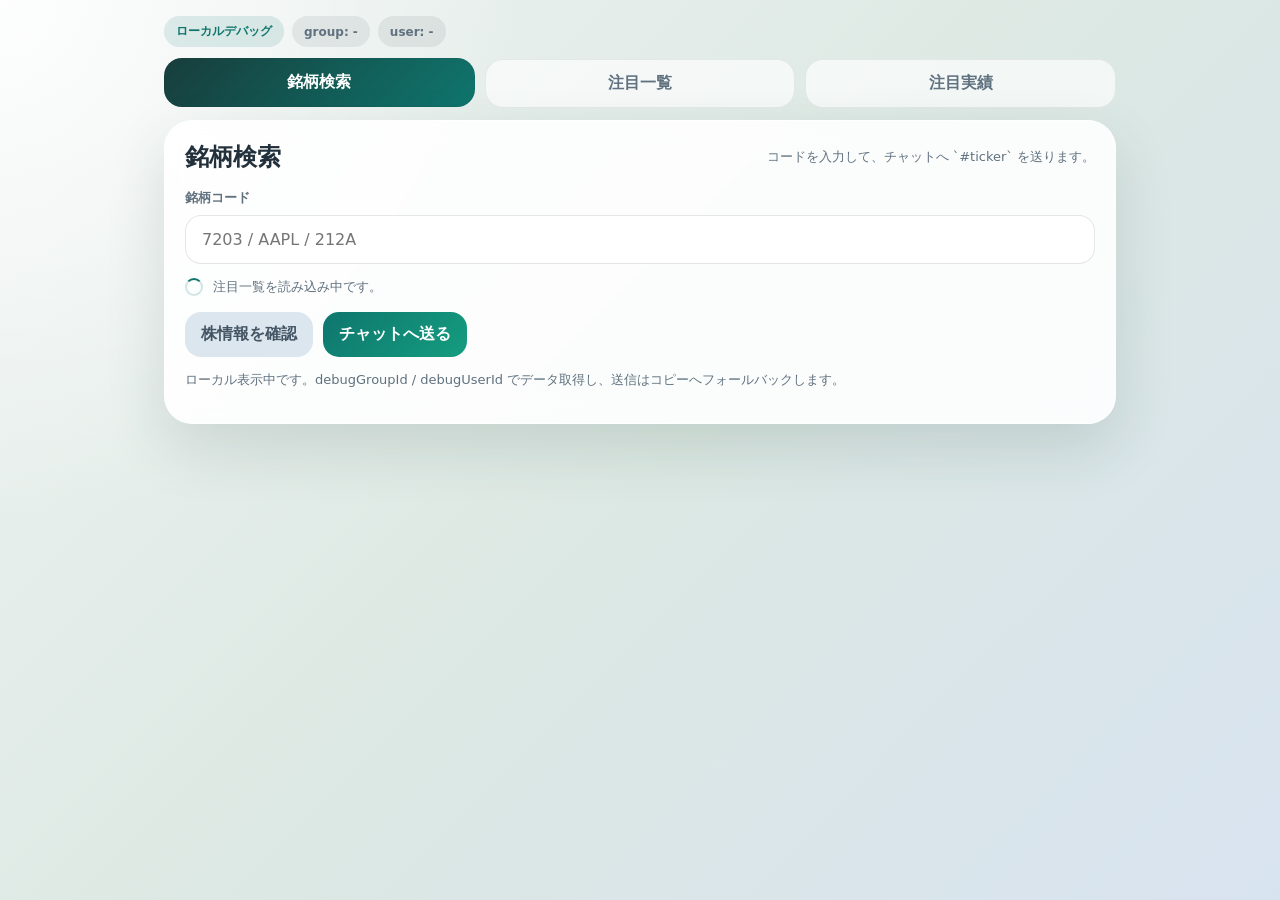
==== docs/liff/index.html @ a0bfca51 "feat: add quote modal for displaying stock information and improve UI interactions" ====
<!DOCTYPE html>
<html lang="ja">
  <head>
    <meta charset="UTF-8" />
    <meta name="viewport" content="width=device-width, initial-scale=1.0" />
    <title>投資情報共有</title>
    <link rel="stylesheet" href="./styles.css" />
    <script src="./config.js"></script>
    <script>
      (function() {
        var script = document.createElement('script');
        script.src = './config.local.js';
        script.onerror = function() {};
        document.head.appendChild(script);
      })();
    </script>
    <script src="https://static.line-scdn.net/liff/edge/2/sdk.js"></script>
  </head>
  <body>
    <div class="app-shell">
      <div id="debugContextRow" class="context-row is-hidden">
        <span id="contextBadge" class="badge">未初期化</span>
        <span id="groupBadge" class="badge subtle">group: -</span>
        <span id="userBadge" class="badge subtle">user: -</span>
      </div>

      <nav class="tab-bar" aria-label="main tabs">
        <button class="tab is-active" data-view="search" type="button">銘柄検索</button>
        <button class="tab" data-view="watchlist" type="button">注目一覧</button>
        <button class="tab" data-view="performance" type="button">注目実績</button>
      </nav>

      <main class="panel-stack">
        <section id="panel-search" class="panel is-active" data-panel="search">
          <div class="panel-card">
            <div class="section-head">
              <h2>銘柄検索</h2>
              <p>コードを入力して、チャットへ `#ticker` を送ります。</p>
            </div>
            <div class="search-box">
              <label class="field">
                <span>銘柄コード</span>
                <input id="tickerInput" type="text" placeholder="7203 / AAPL / 212A" autocomplete="off" />
              </label>
              <div id="watchlistHint" class="loading-state">注目一覧を読み込み中です。</div>
              <div class="actions">
                <button id="fetchQuoteButton" class="ghost-button" type="button">株情報を確認</button>
                <button id="sendTickerButton" class="primary-button" type="button">チャットへ送る</button>
              </div>
              <p id="searchStatus" class="status-text">チャットから開くと、そのまま送信できます。</p>
              <div id="searchWatchState" class="status-text"></div>
              <div id="quotePreview" class="card-list"></div>
            </div>
          </div>
        </section>

        <section id="panel-watchlist" class="panel" data-panel="watchlist">
          <div class="panel-card">
            <div class="section-head">
              <h2>注目一覧</h2>
              <button class="ghost-button compact" data-reload-view="watchlist" type="button">更新</button>
            </div>
            <div id="watchlistLoading" class="loading-state">読み込み待ちです。</div>
            <div id="watchlistContent" class="card-list"></div>
          </div>
        </section>

        <section id="panel-performance" class="panel" data-panel="performance">
          <div class="panel-card">
            <div class="section-head">
              <h2>注目実績</h2>
              <button class="ghost-button compact" data-reload-view="performance" type="button">更新</button>
            </div>
            <div id="performanceLoading" class="loading-state">読み込み待ちです。</div>
            <div id="performanceContent" class="card-list"></div>
          </div>
        </section>
      </main>
    </div>

    <div id="quoteModal" class="modal-overlay is-hidden" aria-hidden="true">
      <div class="modal-card">
        <div class="section-head">
          <h2 id="quoteModalTitle">銘柄情報</h2>
          <button id="quoteModalClose" class="ghost-button compact" type="button">閉じる</button>
        </div>
        <p id="quoteModalStatus" class="status-text">読み込み待ちです。</p>
        <div id="quoteModalContent" class="card-list"></div>
      </div>
    </div>

    <script src="./app.js"></script>
  </body>
</html>
---- docs/liff/styles.css ----
:root {
  --bg: #eef3f1;
  --card: rgba(255, 255, 255, 0.88);
  --line: rgba(35, 50, 61, 0.12);
  --text: #22303b;
  --muted: #60717f;
  --strong: #0f766e;
  --accent: #ffcf5a;
  --soft: #dce6ef;
  --shadow: 0 24px 60px rgba(38, 66, 54, 0.14);
}

* {
  box-sizing: border-box;
}

body {
  margin: 0;
  min-height: 100vh;
  font-family: "Hiragino Sans", "Noto Sans JP", system-ui, sans-serif;
  background:
    radial-gradient(circle at top left, rgba(255, 255, 255, 0.9), transparent 34%),
    linear-gradient(135deg, #eef3f1 0%, #dce8e3 52%, #d8e3f0 100%);
  color: var(--text);
}

.app-shell {
  max-width: 980px;
  margin: 0 auto;
  padding: 16px 14px 28px;
}

.context-row {
  display: flex;
  gap: 8px;
  flex-wrap: wrap;
  margin-bottom: 12px;
}

.context-row.is-hidden {
  display: none;
}

.badge {
  display: inline-flex;
  align-items: center;
  padding: 7px 12px;
  border-radius: 999px;
  background: rgba(15, 118, 110, 0.12);
  color: var(--strong);
  font-size: 12px;
  font-weight: 700;
}

.badge.subtle {
  background: rgba(34, 48, 59, 0.08);
  color: var(--muted);
}

.tab-bar {
  display: grid;
  grid-template-columns: repeat(3, 1fr);
  gap: 10px;
}

.tab,
.primary-button,
.ghost-button {
  appearance: none;
  border: 0;
  cursor: pointer;
  font: inherit;
}

.tab {
  border-radius: 18px;
  padding: 14px 12px;
  background: rgba(255, 255, 255, 0.66);
  color: var(--muted);
  font-weight: 700;
  box-shadow: inset 0 0 0 1px rgba(34, 48, 59, 0.08);
  transition: 0.18s ease;
}

.tab.is-active {
  background: linear-gradient(135deg, #173d3b, #0f766e);
  color: white;
  transform: translateY(-1px);
}

.panel-stack {
  margin-top: 12px;
}

.panel {
  display: none;
}

.panel.is-active {
  display: block;
}

.panel-card {
  border-radius: 28px;
  padding: 20px;
  background: var(--card);
  backdrop-filter: blur(14px);
  box-shadow: var(--shadow);
  border: 1px solid rgba(255, 255, 255, 0.68);
}

.section-head {
  display: flex;
  align-items: center;
  justify-content: space-between;
  gap: 12px;
  margin-bottom: 16px;
}

.section-head h2 {
  margin: 0;
  font-size: 24px;
}

.section-head p {
  margin: 0;
  color: var(--muted);
  font-size: 13px;
}

.field {
  display: block;
}

.field span {
  display: block;
  margin-bottom: 8px;
  font-size: 13px;
  color: var(--muted);
  font-weight: 700;
}

.field input {
  width: 100%;
  border: 1px solid var(--line);
  border-radius: 16px;
  padding: 14px 16px;
  font: inherit;
  color: var(--text);
  background: rgba(255,255,255,0.9);
}

.actions {
  display: flex;
  gap: 10px;
  margin-top: 12px;
  flex-wrap: wrap;
}

.primary-button {
  border-radius: 16px;
  padding: 12px 16px;
  background: linear-gradient(135deg, #0f766e, #149d7f);
  color: white;
  font-weight: 700;
}

.ghost-button {
  border-radius: 16px;
  padding: 12px 16px;
  background: var(--soft);
  color: #435463;
  font-weight: 700;
}

.ghost-button.compact {
  padding: 8px 12px;
  border-radius: 999px;
  font-size: 12px;
}

.status-text,
.loading-state,
.empty-state {
  margin: 14px 0 0;
  color: var(--muted);
  font-size: 13px;
}

.loading-state {
  display: inline-flex;
  align-items: center;
  gap: 10px;
}

.loading-state::before {
  content: "";
  width: 14px;
  height: 14px;
  border-radius: 999px;
  border: 2px solid rgba(15, 118, 110, 0.18);
  border-top-color: var(--strong);
  animation: spin 0.9s linear infinite;
  flex: 0 0 auto;
}

.loading-state.is-idle::before {
  display: none;
}

.card-list {
  display: grid;
  gap: 12px;
}

.watchlist-toolbar {
  display: flex;
  align-items: center;
  justify-content: space-between;
  gap: 12px;
  margin-bottom: 10px;
}

.watchlist-summary {
  font-size: 13px;
  color: var(--muted);
  font-weight: 700;
}

.watchlist-table-wrap {
  overflow-x: auto;
  border-radius: 18px;
  border: 1px solid rgba(34, 48, 59, 0.08);
  background: rgba(255, 255, 255, 0.78);
}

.watchlist-table {
  width: 100%;
  min-width: 940px;
  border-collapse: collapse;
}

.watchlist-table th,
.watchlist-table td {
  padding: 10px 12px;
  border-bottom: 1px solid rgba(34, 48, 59, 0.08);
  text-align: left;
  vertical-align: middle;
  white-space: nowrap;
}

.watchlist-table thead th {
  background: rgba(244, 247, 249, 0.95);
  position: relative;
}

.watchlist-table tbody tr:last-child td {
  border-bottom: 0;
}

.watchlist-table tbody tr[data-ticker] {
  cursor: pointer;
}

.watchlist-table tbody tr[data-ticker]:hover {
  background: rgba(244, 247, 249, 0.8);
}

.sort-button {
  appearance: none;
  border: 0;
  background: transparent;
  padding: 0;
  color: var(--text);
  font: inherit;
  font-weight: 700;
  cursor: pointer;
}

.sort-button.is-active {
  color: var(--strong);
}

.watchlist-head-cell {
  padding-right: 18px;
}

.column-resizer {
  position: absolute;
  top: 0;
  right: 0;
  width: 10px;
  height: 100%;
  cursor: col-resize;
}

.column-resizer::before {
  content: "";
  position: absolute;
  top: 50%;
  right: 3px;
  width: 2px;
  height: 18px;
  border-radius: 999px;
  background: rgba(96, 113, 127, 0.35);
  transform: translateY(-50%);
}

.filter-row th {
  padding-top: 8px;
  padding-bottom: 8px;
}

.table-filter-input {
  width: 100%;
  min-width: 84px;
  border: 1px solid rgba(34, 48, 59, 0.12);
  border-radius: 10px;
  padding: 8px 10px;
  font: inherit;
  color: var(--text);
  background: rgba(255, 255, 255, 0.95);
}

.table-filter-select {
  width: 100%;
  min-width: 96px;
  border: 1px solid rgba(34, 48, 59, 0.12);
  border-radius: 10px;
  padding: 6px 8px;
  font: inherit;
  color: var(--text);
  background: rgba(255, 255, 255, 0.95);
}

.filter-pair {
  display: grid;
  grid-template-columns: 1fr 1fr;
  gap: 6px;
}

.company-cell {
  min-width: 156px;
}

.table-empty {
  text-align: center;
  color: var(--muted);
  padding: 20px 12px;
}

.data-card {
  padding: 16px;
  border-radius: 22px;
  background: linear-gradient(180deg, rgba(255,255,255,0.92), rgba(244,247,249,0.88));
  border: 1px solid rgba(34, 48, 59, 0.08);
}

.data-card h3,
.data-card h4,
.data-card p {
  margin: 0;
}

.card-head,
.stat-row,
.record-row {
  display: flex;
  justify-content: space-between;
  gap: 10px;
  align-items: flex-start;
}

.card-head + .stat-row,
.card-head + .record-row,
.stat-row + .record-row,
.record-row + .record-row {
  margin-top: 10px;
}

.title-block p,
.metric-block p {
  margin-top: 4px;
  font-size: 12px;
  color: var(--muted);
}

.pill-link {
  display: inline-flex;
  align-items: center;
  padding: 8px 12px;
  border-radius: 999px;
  background: var(--soft);
  color: #415364;
  font-size: 12px;
  font-weight: 700;
  text-decoration: none;
}

.modal-overlay {
  position: fixed;
  inset: 0;
  display: flex;
  align-items: flex-end;
  justify-content: center;
  padding: 16px 12px;
  background: rgba(17, 24, 39, 0.44);
  z-index: 30;
}

.modal-overlay.is-hidden {
  display: none;
}

.modal-card {
  width: min(720px, 100%);
  max-height: 84vh;
  overflow-y: auto;
  border-radius: 24px;
  padding: 16px;
  background: rgba(255, 255, 255, 0.97);
  box-shadow: var(--shadow);
}

.delta.plus {
  color: #0c9d63;
}

.delta.minus {
  color: #d93b2f;
}

.ranking-row {
  display: grid;
  grid-template-columns: 1fr auto auto;
  gap: 12px;
  align-items: center;
  padding: 12px 0;
  border-top: 1px solid rgba(34, 48, 59, 0.08);
}

.ranking-row:first-child {
  border-top: 0;
}

.member-cell {
  display: flex;
  align-items: center;
  gap: 10px;
  min-width: 0;
}

.avatar {
  width: 40px;
  height: 40px;
  border-radius: 20px;
  background: var(--soft);
  overflow: hidden;
  flex: 0 0 auto;
  display: flex;
  align-items: center;
  justify-content: center;
  font-weight: 700;
  color: #475869;
}

.avatar img {
  width: 100%;
  height: 100%;
  object-fit: cover;
}

.mono {
  font-feature-settings: "tnum";
  font-variant-numeric: tabular-nums;
}

@keyframes spin {
  from {
    transform: rotate(0deg);
  }

  to {
    transform: rotate(360deg);
  }
}

@media (max-width: 640px) {
  .app-shell {
    padding: 12px 10px 24px;
  }

  .panel-card {
    border-radius: 22px;
    padding: 15px;
  }

  .context-row {
    gap: 6px;
    margin-bottom: 10px;
  }

  .badge {
    padding: 6px 10px;
    font-size: 11px;
  }

  .tab {
    padding: 12px 8px;
    font-size: 13px;
  }

  .section-head h2 {
    font-size: 20px;
  }

  .section-head p {
    display: none;
  }

  .ranking-row {
    grid-template-columns: 1fr;
  }

  .watchlist-toolbar {
    align-items: flex-start;
    flex-direction: column;
  }

  .watchlist-table th,
  .watchlist-table td {
    padding: 9px 10px;
  }

  .modal-overlay {
    padding: 10px 8px;
  }

  .modal-card {
    border-radius: 18px;
    padding: 14px;
  }
}
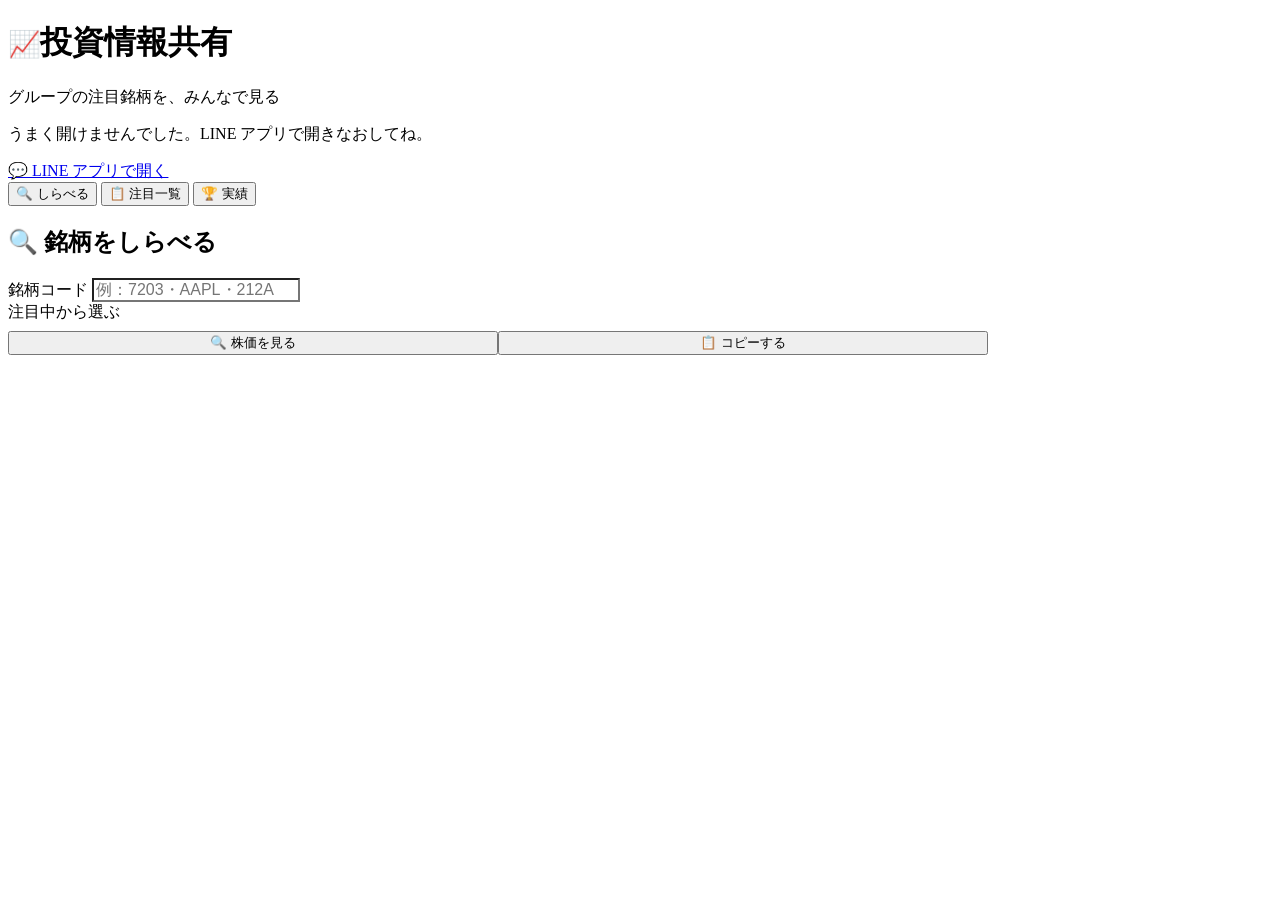
==== commit a531d121: "feat: LIFF 画面を使い心地の決まりにそろえる - 部品をおくるんの Q キット（ui.css・ui.js）に置きかえ、色は今の緑を :root の --ls-accent で - 暗い表示、" ====
--- a/docs/liff/index.html
+++ b/docs/liff/index.html
@@ -1,10 +1,18 @@
 <!DOCTYPE html>
-<html lang="ja">
+<html lang="ja" data-ls-dark="auto">
   <head>
     <meta charset="UTF-8" />
-    <meta name="viewport" content="width=device-width, initial-scale=1.0" />
+    <meta name="viewport" content="width=device-width, initial-scale=1, viewport-fit=cover" />
     <title>投資情報共有</title>
-    <link rel="stylesheet" href="./styles.css" />
+    <meta name="description" content="LINE の投資グループで注目した銘柄の一覧と実績を見られます。" />
+    <meta name="theme-color" content="#eef3f1" media="(prefers-color-scheme: light)" />
+    <meta name="theme-color" content="#121615" media="(prefers-color-scheme: dark)" />
+    <!-- グループの中だけで使う画面なので、検索には出さない -->
+    <meta name="robots" content="noindex, nofollow" />
+    <!-- Q キット（おくるんの共通部品）。色と字は styles.css の :root で、この画面の色に -->
+    <link rel="stylesheet" href="https://katsuan.github.io/line-share/shared/ui.css" />
+    <link rel="stylesheet" href="./styles.css?v=202610231" />
+    <script src="https://katsuan.github.io/line-share/shared/ui.js" defer></script>
     <script src="./config.js"></script>
     <script>
       (function() {
@@ -17,78 +25,85 @@
     <script src="https://static.line-scdn.net/liff/edge/2/sdk.js"></script>
   </head>
   <body>
-    <div class="app-shell">
-      <div id="debugContextRow" class="context-row is-hidden">
-        <span id="contextBadge" class="badge">未初期化</span>
-        <span id="groupBadge" class="badge subtle">group: -</span>
-        <span id="userBadge" class="badge subtle">user: -</span>
+    <main class="ls-page ls-stack">
+      <header class="ls-brand">
+        <h1 class="ls-brand-name"><span class="brand-icon" aria-hidden="true">📈</span>投資情報共有</h1>
+      </header>
+      <p class="ls-brand-copy">グループの注目銘柄を、みんなで見る</p>
+
+      <!-- LINE の外で開いたとき・グループから開いていないとき（エラーにせず、できることを出す） -->
+      <section id="outsideNote" class="ls-panel outside-note" hidden>
+        <p id="outsideText" class="ls-hint"></p>
+        <div class="ls-actions outside-actions">
+          <button id="loginButton" class="ls-button is-primary" type="button" hidden>🔑 ログインして見る</button>
+          <a id="openInLineLink" class="ls-button" href="#" hidden>💬 LINE アプリで開く</a>
+        </div>
+      </section>
+
+      <div class="ls-tabs" role="tablist" aria-label="画面の切りかえ">
+        <button class="ls-tab" id="tab-search" type="button" role="tab" data-view="search" aria-controls="panel-search" aria-selected="true">🔍 しらべる</button>
+        <button class="ls-tab" id="tab-watchlist" type="button" role="tab" data-view="watchlist" aria-controls="panel-watchlist" aria-selected="false">📋 注目一覧</button>
+        <button class="ls-tab" id="tab-performance" type="button" role="tab" data-view="performance" aria-controls="panel-performance" aria-selected="false">🏆 実績</button>
       </div>
 
-      <nav class="tab-bar" aria-label="main tabs">
-        <button class="tab is-active" data-view="search" type="button">銘柄検索</button>
-        <button class="tab" data-view="watchlist" type="button">注目一覧</button>
-        <button class="tab" data-view="performance" type="button">注目実績</button>
-      </nav>
+      <section id="panel-search" class="ls-panel panel" data-panel="search" role="tabpanel" aria-labelledby="tab-search">
+        <h2 class="ls-panel-title">🔍 銘柄をしらべる</h2>
+        <label class="ls-field">
+          <span class="ls-label">銘柄コード</span>
+          <input id="tickerInput" class="ls-input" type="text" placeholder="例：7203・AAPL・212A" maxlength="12"
+            autocomplete="off" autocapitalize="characters" spellcheck="false" enterkeyhint="search" aria-describedby="tickerError" />
+        </label>
+        <p id="tickerError" class="ls-hint is-error" hidden>銘柄コードを入れてね</p>
+        <!-- 注目中の銘柄は、押すだけで入る（C4） -->
+        <div id="recentWrap" class="recent" hidden>
+          <p class="ls-label">注目中から選ぶ</p>
+          <div id="recentChips" class="ls-chips"></div>
+        </div>
+        <p id="searchWatchState" class="ls-hint" hidden></p>
+        <p id="sendNote" class="ls-hint send-note"></p>
+        <div class="ls-actions search-actions">
+          <button id="fetchQuoteButton" class="ls-button" type="button">🔍 株価を見る</button>
+          <button id="sendTickerButton" class="ls-button is-primary" type="button">💬 グループに送る</button>
+        </div>
+        <p id="searchStatus" class="ls-hint" role="status" aria-live="polite"></p>
+        <div id="quotePreview" class="card-list"></div>
+      </section>
 
-      <main class="panel-stack">
-        <section id="panel-search" class="panel is-active" data-panel="search">
-          <div class="panel-card">
-            <div class="section-head">
-              <h2>銘柄検索</h2>
-              <p>コードを入力して、チャットへ `#ticker` を送ります。</p>
-            </div>
-            <div class="search-box">
-              <label class="field">
-                <span>銘柄コード</span>
-                <input id="tickerInput" type="text" placeholder="7203 / AAPL / 212A" autocomplete="off" />
-              </label>
-              <div id="watchlistHint" class="loading-state">注目一覧を読み込み中です。</div>
-              <div class="actions">
-                <button id="fetchQuoteButton" class="ghost-button" type="button">株情報を確認</button>
-                <button id="sendTickerButton" class="primary-button" type="button">チャットへ送る</button>
-              </div>
-              <p id="searchStatus" class="status-text">チャットから開くと、そのまま送信できます。</p>
-              <div id="searchWatchState" class="status-text"></div>
-              <div id="quotePreview" class="card-list"></div>
-            </div>
-          </div>
-        </section>
+      <section id="panel-watchlist" class="ls-panel panel" data-panel="watchlist" role="tabpanel" aria-labelledby="tab-watchlist" hidden>
+        <div class="panel-head-row">
+          <h2 class="ls-panel-title">📋 注目一覧</h2>
+          <button class="ls-button is-small" data-reload-view="watchlist" type="button">↻ 新しくする</button>
+        </div>
+        <p id="watchlistLoading" class="ls-hint" role="status" aria-live="polite"></p>
+        <div id="watchlistContent" class="card-list"></div>
+      </section>
 
-        <section id="panel-watchlist" class="panel" data-panel="watchlist">
-          <div class="panel-card">
-            <div class="section-head">
-              <h2>注目一覧</h2>
-              <button class="ghost-button compact" data-reload-view="watchlist" type="button">更新</button>
-            </div>
-            <div id="watchlistLoading" class="loading-state">読み込み待ちです。</div>
-            <div id="watchlistContent" class="card-list"></div>
-          </div>
-        </section>
+      <section id="panel-performance" class="ls-panel panel" data-panel="performance" role="tabpanel" aria-labelledby="tab-performance" hidden>
+        <div class="panel-head-row">
+          <h2 class="ls-panel-title">🏆 注目の実績</h2>
+          <button class="ls-button is-small" data-reload-view="performance" type="button">↻ 新しくする</button>
+        </div>
+        <p id="performanceLoading" class="ls-hint" role="status" aria-live="polite"></p>
+        <div id="performanceContent" class="card-list"></div>
+      </section>
 
-        <section id="panel-performance" class="panel" data-panel="performance">
-          <div class="panel-card">
-            <div class="section-head">
-              <h2>注目実績</h2>
-              <button class="ghost-button compact" data-reload-view="performance" type="button">更新</button>
-            </div>
-            <div id="performanceLoading" class="loading-state">読み込み待ちです。</div>
-            <div id="performanceContent" class="card-list"></div>
-          </div>
-        </section>
-      </main>
-    </div>
+      <!-- 手元で確かめるときだけ出す（?debug=1 か config.local.js の debugGroupId） -->
+      <p id="debugContextRow" class="debug-row" hidden>
+        <span id="contextBadge" class="badge">-</span>
+        <span id="groupBadge" class="badge">group: -</span>
+        <span id="userBadge" class="badge">user: -</span>
+      </p>
+    </main>
 
-    <div id="quoteModal" class="modal-overlay is-hidden" aria-hidden="true">
-      <div class="modal-card">
-        <div class="section-head">
-          <h2 id="quoteModalTitle">銘柄情報</h2>
-          <button id="quoteModalClose" class="ghost-button compact" type="button">閉じる</button>
-        </div>
-        <p id="quoteModalStatus" class="status-text">読み込み待ちです。</p>
+    <div id="quoteModal" class="ls-sheet" hidden>
+      <div class="ls-sheet-card quote-sheet" role="dialog" aria-modal="true" aria-labelledby="quoteModalTitle">
+        <p id="quoteModalTitle" class="ls-sheet-title">銘柄の情報</p>
+        <p id="quoteModalStatus" class="ls-hint" role="status" aria-live="polite"></p>
         <div id="quoteModalContent" class="card-list"></div>
+        <button id="quoteModalClose" class="ls-button is-block" type="button">閉じる</button>
       </div>
     </div>
 
-    <script src="./app.js"></script>
+    <script src="./app.js?v=202610231" defer></script>
   </body>
 </html>
--- a/docs/liff/styles.css
+++ b/docs/liff/styles.css
@@ -1,257 +1,169 @@
+/* 投資情報共有の画面。部品（見出しの行・タブ・カード・入力欄・チップ・ボタン・シート・トースト）は Q キット
+ * （https://katsuan.github.io/line-share/shared/ui.css）。ここには、この画面の色と、ここにしかない見た目（注目一覧の表・実績）だけを置く */
 :root {
-  --bg: #eef3f1;
-  --card: rgba(255, 255, 255, 0.88);
-  --line: rgba(35, 50, 61, 0.12);
-  --text: #22303b;
-  --muted: #60717f;
-  --strong: #0f766e;
-  --accent: #ffcf5a;
-  --soft: #dce6ef;
-  --shadow: 0 24px 60px rgba(38, 66, 54, 0.14);
-}
-
-* {
-  box-sizing: border-box;
-}
-
-body {
-  margin: 0;
-  min-height: 100vh;
-  font-family: "Hiragino Sans", "Noto Sans JP", system-ui, sans-serif;
-  background:
-    radial-gradient(circle at top left, rgba(255, 255, 255, 0.9), transparent 34%),
-    linear-gradient(135deg, #eef3f1 0%, #dce8e3 52%, #d8e3f0 100%);
-  color: var(--text);
-}
-
-.app-shell {
-  max-width: 980px;
-  margin: 0 auto;
-  padding: 16px 14px 28px;
-}
-
-.context-row {
-  display: flex;
-  gap: 8px;
-  flex-wrap: wrap;
-  margin-bottom: 12px;
-}
-
-.context-row.is-hidden {
-  display: none;
-}
-
-.badge {
-  display: inline-flex;
-  align-items: center;
-  padding: 7px 12px;
-  border-radius: 999px;
-  background: rgba(15, 118, 110, 0.12);
-  color: var(--strong);
-  font-size: 12px;
-  font-weight: 700;
-}
-
-.badge.subtle {
-  background: rgba(34, 48, 59, 0.08);
-  color: var(--muted);
-}
-
-.tab-bar {
-  display: grid;
-  grid-template-columns: repeat(3, 1fr);
-  gap: 10px;
-}
-
-.tab,
-.primary-button,
-.ghost-button {
+  /* Q キットの色を、この画面の色（深い緑）に */
+  --ls-accent: #0f766e;
+  --ls-accent-strong: #0b5f58;
+  --ls-accent-soft: #dcefeb;
+  --ls-accent-ink: #0b5f58;
+  --ls-bg: #eef3f1;
+  --ls-surface-sub: #f4f7f6;
+  --ls-text: #22303b;
+  --ls-subtext: #55656f;
+  --ls-line: rgba(35, 50, 61, 0.12);
+  --ls-line-strong: rgba(35, 50, 61, 0.22);
+  --ls-tabs-bg: #dde7e3;
+  --ls-shadow: 0 10px 28px rgba(38, 66, 54, 0.08);
+  --ls-font: "Hiragino Sans", "Noto Sans JP", system-ui, sans-serif;
+
+  /* 上がった・下がった */
+  --plus: #0b8a57;
+  --minus: #d0342a;
+}
+
+@media (prefers-color-scheme: dark) {
+  :root[data-ls-dark="auto"] {
+    --plus: #5fd39a;
+    --minus: #ff7a70;
+  }
+}
+
+/* 表が横に広いので、広い画面ではページも広げる（スマホは Q キットのまま） */
+.ls-page {
+  width: min(100%, 980px);
+  padding-bottom: calc(32px + env(safe-area-inset-bottom, 0px));
+}
+
+.brand-icon {
+  font-size: 26px;
+  line-height: 1;
+}
+
+/* iPhone：入力欄は 16px 以上・見た目は自前で（C1） */
+.ls-input,
+.table-filter-input,
+.table-filter-select {
+  -webkit-appearance: none;
   appearance: none;
-  border: 0;
-  cursor: pointer;
-  font: inherit;
-}
-
-.tab {
-  border-radius: 18px;
-  padding: 14px 12px;
-  background: rgba(255, 255, 255, 0.66);
-  color: var(--muted);
-  font-weight: 700;
-  box-shadow: inset 0 0 0 1px rgba(34, 48, 59, 0.08);
-  transition: 0.18s ease;
-}
-
-.tab.is-active {
-  background: linear-gradient(135deg, #173d3b, #0f766e);
-  color: white;
-  transform: translateY(-1px);
-}
-
-.panel-stack {
-  margin-top: 12px;
-}
-
-.panel {
-  display: none;
-}
-
-.panel.is-active {
-  display: block;
-}
-
-.panel-card {
-  border-radius: 28px;
-  padding: 20px;
-  background: var(--card);
-  backdrop-filter: blur(14px);
-  box-shadow: var(--shadow);
-  border: 1px solid rgba(255, 255, 255, 0.68);
-}
-
-.section-head {
+  font-size: 16px;
+  color: var(--ls-text);
+}
+
+/* 押せるところは 44px 以上（C3） */
+.ls-chip {
+  min-height: 44px;
+}
+
+.ls-button.is-small {
+  padding: 0 14px;
+  font-size: 13px;
+}
+
+.panel-head-row {
   display: flex;
   align-items: center;
   justify-content: space-between;
   gap: 12px;
-  margin-bottom: 16px;
-}
-
-.section-head h2 {
+}
+
+.outside-note {
+  gap: 10px;
+  border-color: var(--ls-accent);
+}
+
+.outside-actions:not(:has(:not([hidden]))) {
+  display: none;
+}
+
+.recent {
+  display: grid;
+  gap: 8px;
+}
+
+.recent .ls-label {
   margin: 0;
-  font-size: 24px;
-}
-
-.section-head p {
+}
+
+.send-note:empty,
+#searchStatus:empty,
+#watchlistLoading:empty,
+#performanceLoading:empty,
+#quoteModalStatus:empty {
+  display: none;
+}
+
+.search-actions {
+  display: grid;
+  grid-template-columns: repeat(2, minmax(0, 1fr));
+}
+
+.search-actions .ls-button {
+  white-space: normal;
+}
+
+.card-list {
+  display: grid;
+  gap: 12px;
+}
+
+.card-list:empty {
+  display: none;
+}
+
+/* 読みこみ中の箱（中身と同じくらいの高さ） */
+.skeleton-list {
+  display: grid;
+  gap: 10px;
+}
+
+.skeleton-list .ls-skeleton:first-child {
+  min-height: 36px;
+}
+
+/* ---- 注目一覧の表 ---- */
+
+.watchlist-toolbar {
+  display: flex;
+  align-items: center;
+  justify-content: space-between;
+  flex-wrap: wrap;
+  gap: 8px 12px;
+}
+
+.watchlist-summary {
   margin: 0;
-  color: var(--muted);
+  color: var(--ls-subtext);
   font-size: 13px;
-}
-
-.field {
-  display: block;
-}
-
-.field span {
-  display: block;
-  margin-bottom: 8px;
-  font-size: 13px;
-  color: var(--muted);
-  font-weight: 700;
-}
-
-.field input {
-  width: 100%;
-  border: 1px solid var(--line);
-  border-radius: 16px;
-  padding: 14px 16px;
-  font: inherit;
-  color: var(--text);
-  background: rgba(255,255,255,0.9);
-}
-
-.actions {
-  display: flex;
-  gap: 10px;
-  margin-top: 12px;
-  flex-wrap: wrap;
-}
-
-.primary-button {
-  border-radius: 16px;
-  padding: 12px 16px;
-  background: linear-gradient(135deg, #0f766e, #149d7f);
-  color: white;
-  font-weight: 700;
-}
-
-.ghost-button {
-  border-radius: 16px;
-  padding: 12px 16px;
-  background: var(--soft);
-  color: #435463;
-  font-weight: 700;
-}
-
-.ghost-button.compact {
-  padding: 8px 12px;
-  border-radius: 999px;
-  font-size: 12px;
-}
-
-.status-text,
-.loading-state,
-.empty-state {
-  margin: 14px 0 0;
-  color: var(--muted);
-  font-size: 13px;
-}
-
-.loading-state {
-  display: inline-flex;
-  align-items: center;
-  gap: 10px;
-}
-
-.loading-state::before {
-  content: "";
-  width: 14px;
-  height: 14px;
-  border-radius: 999px;
-  border: 2px solid rgba(15, 118, 110, 0.18);
-  border-top-color: var(--strong);
-  animation: spin 0.9s linear infinite;
-  flex: 0 0 auto;
-}
-
-.loading-state.is-idle::before {
-  display: none;
-}
-
-.card-list {
-  display: grid;
-  gap: 12px;
-}
-
-.watchlist-toolbar {
-  display: flex;
-  align-items: center;
-  justify-content: space-between;
-  gap: 12px;
-  margin-bottom: 10px;
-}
-
-.watchlist-summary {
-  font-size: 13px;
-  color: var(--muted);
   font-weight: 700;
 }
 
 .watchlist-table-wrap {
   overflow-x: auto;
-  border-radius: 18px;
-  border: 1px solid rgba(34, 48, 59, 0.08);
-  background: rgba(255, 255, 255, 0.78);
+  -webkit-overflow-scrolling: touch;
+  border: 1px solid var(--ls-line);
+  border-radius: var(--ls-radius-md);
+  background: var(--ls-surface);
 }
 
 .watchlist-table {
   width: 100%;
   min-width: 940px;
   border-collapse: collapse;
+  font-size: 14px;
 }
 
 .watchlist-table th,
 .watchlist-table td {
   padding: 10px 12px;
-  border-bottom: 1px solid rgba(34, 48, 59, 0.08);
+  border-bottom: 1px solid var(--ls-line);
   text-align: left;
   vertical-align: middle;
   white-space: nowrap;
 }
 
 .watchlist-table thead th {
-  background: rgba(244, 247, 249, 0.95);
   position: relative;
+  background: var(--ls-surface-sub);
 }
 
 .watchlist-table tbody tr:last-child td {
@@ -262,23 +174,27 @@
   cursor: pointer;
 }
 
-.watchlist-table tbody tr[data-ticker]:hover {
-  background: rgba(244, 247, 249, 0.8);
+.watchlist-table tbody tr[data-ticker]:hover,
+.watchlist-table tbody tr[data-ticker]:focus-visible {
+  background: var(--ls-accent-soft);
+  outline: none;
 }
 
 .sort-button {
+  -webkit-appearance: none;
   appearance: none;
+  min-height: 32px;
+  padding: 0;
   border: 0;
   background: transparent;
-  padding: 0;
-  color: var(--text);
+  color: var(--ls-text);
   font: inherit;
-  font-weight: 700;
+  font-weight: 800;
   cursor: pointer;
 }
 
 .sort-button.is-active {
-  color: var(--strong);
+  color: var(--ls-accent-ink);
 }
 
 .watchlist-head-cell {
@@ -302,7 +218,7 @@
   width: 2px;
   height: 18px;
   border-radius: 999px;
-  background: rgba(96, 113, 127, 0.35);
+  background: var(--ls-line-strong);
   transform: translateY(-50%);
 }
 
@@ -311,31 +227,26 @@
   padding-bottom: 8px;
 }
 
-.table-filter-input {
+.table-filter-input,
+.table-filter-select {
   width: 100%;
   min-width: 84px;
-  border: 1px solid rgba(34, 48, 59, 0.12);
-  border-radius: 10px;
-  padding: 8px 10px;
-  font: inherit;
-  color: var(--text);
-  background: rgba(255, 255, 255, 0.95);
+  min-height: 40px;
+  padding: 6px 10px;
+  border: 1px solid var(--ls-line-strong);
+  border-radius: var(--ls-radius-sm);
+  background: var(--ls-surface);
+  font-family: inherit;
 }
 
 .table-filter-select {
-  width: 100%;
   min-width: 96px;
-  border: 1px solid rgba(34, 48, 59, 0.12);
-  border-radius: 10px;
-  padding: 6px 8px;
-  font: inherit;
-  color: var(--text);
-  background: rgba(255, 255, 255, 0.95);
+  padding: 4px 6px;
 }
 
 .filter-pair {
   display: grid;
-  grid-template-columns: 1fr 1fr;
+  grid-template-columns: repeat(2, minmax(0, 1fr));
   gap: 6px;
 }
 
@@ -344,16 +255,20 @@
 }
 
 .table-empty {
+  padding: 20px 12px;
+  color: var(--ls-subtext);
   text-align: center;
-  color: var(--muted);
-  padding: 20px 12px;
-}
+}
+
+/* ---- 株価・実績のカード ---- */
 
 .data-card {
-  padding: 16px;
-  border-radius: 22px;
-  background: linear-gradient(180deg, rgba(255,255,255,0.92), rgba(244,247,249,0.88));
-  border: 1px solid rgba(34, 48, 59, 0.08);
+  display: grid;
+  gap: 10px;
+  padding: 14px;
+  border: 1px solid var(--ls-line);
+  border-radius: var(--ls-radius-md);
+  background: var(--ls-surface-sub);
 }
 
 .data-card h3,
@@ -367,80 +282,82 @@
 .record-row {
   display: flex;
   justify-content: space-between;
+  align-items: flex-start;
   gap: 10px;
-  align-items: flex-start;
-}
-
-.card-head + .stat-row,
-.card-head + .record-row,
-.stat-row + .record-row,
-.record-row + .record-row {
-  margin-top: 10px;
+}
+
+.record-row {
+  flex-wrap: wrap;
+  color: var(--ls-subtext);
+  font-size: 13px;
+}
+
+.title-block,
+.metric-block {
+  min-width: 0;
 }
 
 .title-block p,
 .metric-block p {
   margin-top: 4px;
+  color: var(--ls-subtext);
   font-size: 12px;
-  color: var(--muted);
+}
+
+.big-price {
+  font-size: 22px;
 }
 
 .pill-link {
   display: inline-flex;
-  align-items: center;
-  padding: 8px 12px;
+  flex: 0 0 auto;
+  align-items: center;
+  min-height: 36px;
+  padding: 0 12px;
+  border: 1px solid var(--ls-line);
   border-radius: 999px;
-  background: var(--soft);
-  color: #415364;
-  font-size: 12px;
+  background: var(--ls-surface);
+  color: var(--ls-accent-ink);
+  font-size: 13px;
   font-weight: 700;
   text-decoration: none;
 }
 
-.modal-overlay {
-  position: fixed;
-  inset: 0;
-  display: flex;
-  align-items: flex-end;
-  justify-content: center;
-  padding: 16px 12px;
-  background: rgba(17, 24, 39, 0.44);
-  z-index: 30;
-}
-
-.modal-overlay.is-hidden {
-  display: none;
-}
-
-.modal-card {
-  width: min(720px, 100%);
-  max-height: 84vh;
-  overflow-y: auto;
-  border-radius: 24px;
-  padding: 16px;
-  background: rgba(255, 255, 255, 0.97);
-  box-shadow: var(--shadow);
-}
-
 .delta.plus {
-  color: #0c9d63;
+  color: var(--plus);
 }
 
 .delta.minus {
-  color: #d93b2f;
+  color: var(--minus);
+}
+
+.ranking-head {
+  display: flex;
+  align-items: baseline;
+  justify-content: space-between;
+  gap: 8px;
+}
+
+.ranking-head h3 {
+  margin: 0;
+  font-size: 16px;
 }
 
 .ranking-row {
   display: grid;
-  grid-template-columns: 1fr auto auto;
+  grid-template-columns: minmax(0, 1fr) auto auto;
   gap: 12px;
   align-items: center;
-  padding: 12px 0;
-  border-top: 1px solid rgba(34, 48, 59, 0.08);
-}
-
-.ranking-row:first-child {
+  padding: 10px 0;
+  border-top: 1px solid var(--ls-line);
+}
+
+.ranking-row:first-of-type {
   border-top: 0;
+}
+
+.ranking-row small {
+  color: var(--ls-subtext);
 }
 
 .member-cell {
@@ -450,18 +367,24 @@
   min-width: 0;
 }
 
+.member-cell strong {
+  overflow: hidden;
+  text-overflow: ellipsis;
+  white-space: nowrap;
+}
+
 .avatar {
+  display: flex;
+  flex: 0 0 auto;
+  align-items: center;
+  justify-content: center;
   width: 40px;
   height: 40px;
+  overflow: hidden;
   border-radius: 20px;
-  background: var(--soft);
-  overflow: hidden;
-  flex: 0 0 auto;
-  display: flex;
-  align-items: center;
-  justify-content: center;
+  background: var(--ls-accent-soft);
+  color: var(--ls-accent-ink);
   font-weight: 700;
-  color: #475869;
 }
 
 .avatar img {
@@ -475,69 +398,27 @@
   font-variant-numeric: tabular-nums;
 }
 
-@keyframes spin {
-  from {
-    transform: rotate(0deg);
-  }
-
-  to {
-    transform: rotate(360deg);
-  }
-}
-
-@media (max-width: 640px) {
-  .app-shell {
-    padding: 12px 10px 24px;
-  }
-
-  .panel-card {
-    border-radius: 22px;
-    padding: 15px;
-  }
-
-  .context-row {
-    gap: 6px;
-    margin-bottom: 10px;
-  }
-
-  .badge {
-    padding: 6px 10px;
-    font-size: 11px;
-  }
-
-  .tab {
-    padding: 12px 8px;
-    font-size: 13px;
-  }
-
-  .section-head h2 {
-    font-size: 20px;
-  }
-
-  .section-head p {
-    display: none;
-  }
-
-  .ranking-row {
-    grid-template-columns: 1fr;
-  }
-
-  .watchlist-toolbar {
-    align-items: flex-start;
-    flex-direction: column;
-  }
-
-  .watchlist-table th,
-  .watchlist-table td {
-    padding: 9px 10px;
-  }
-
-  .modal-overlay {
-    padding: 10px 8px;
-  }
-
-  .modal-card {
-    border-radius: 18px;
-    padding: 14px;
-  }
-}
+.quote-sheet {
+  width: min(100%, 560px);
+}
+
+/* 手元で確かめるときだけ */
+.debug-row {
+  display: flex;
+  flex-wrap: wrap;
+  gap: 6px;
+  margin: 0;
+}
+
+.debug-row[hidden] {
+  display: none;
+}
+
+.badge {
+  padding: 4px 10px;
+  border-radius: 999px;
+  background: var(--ls-surface-sub);
+  color: var(--ls-subtext);
+  font-size: 11px;
+  font-weight: 700;
+}
